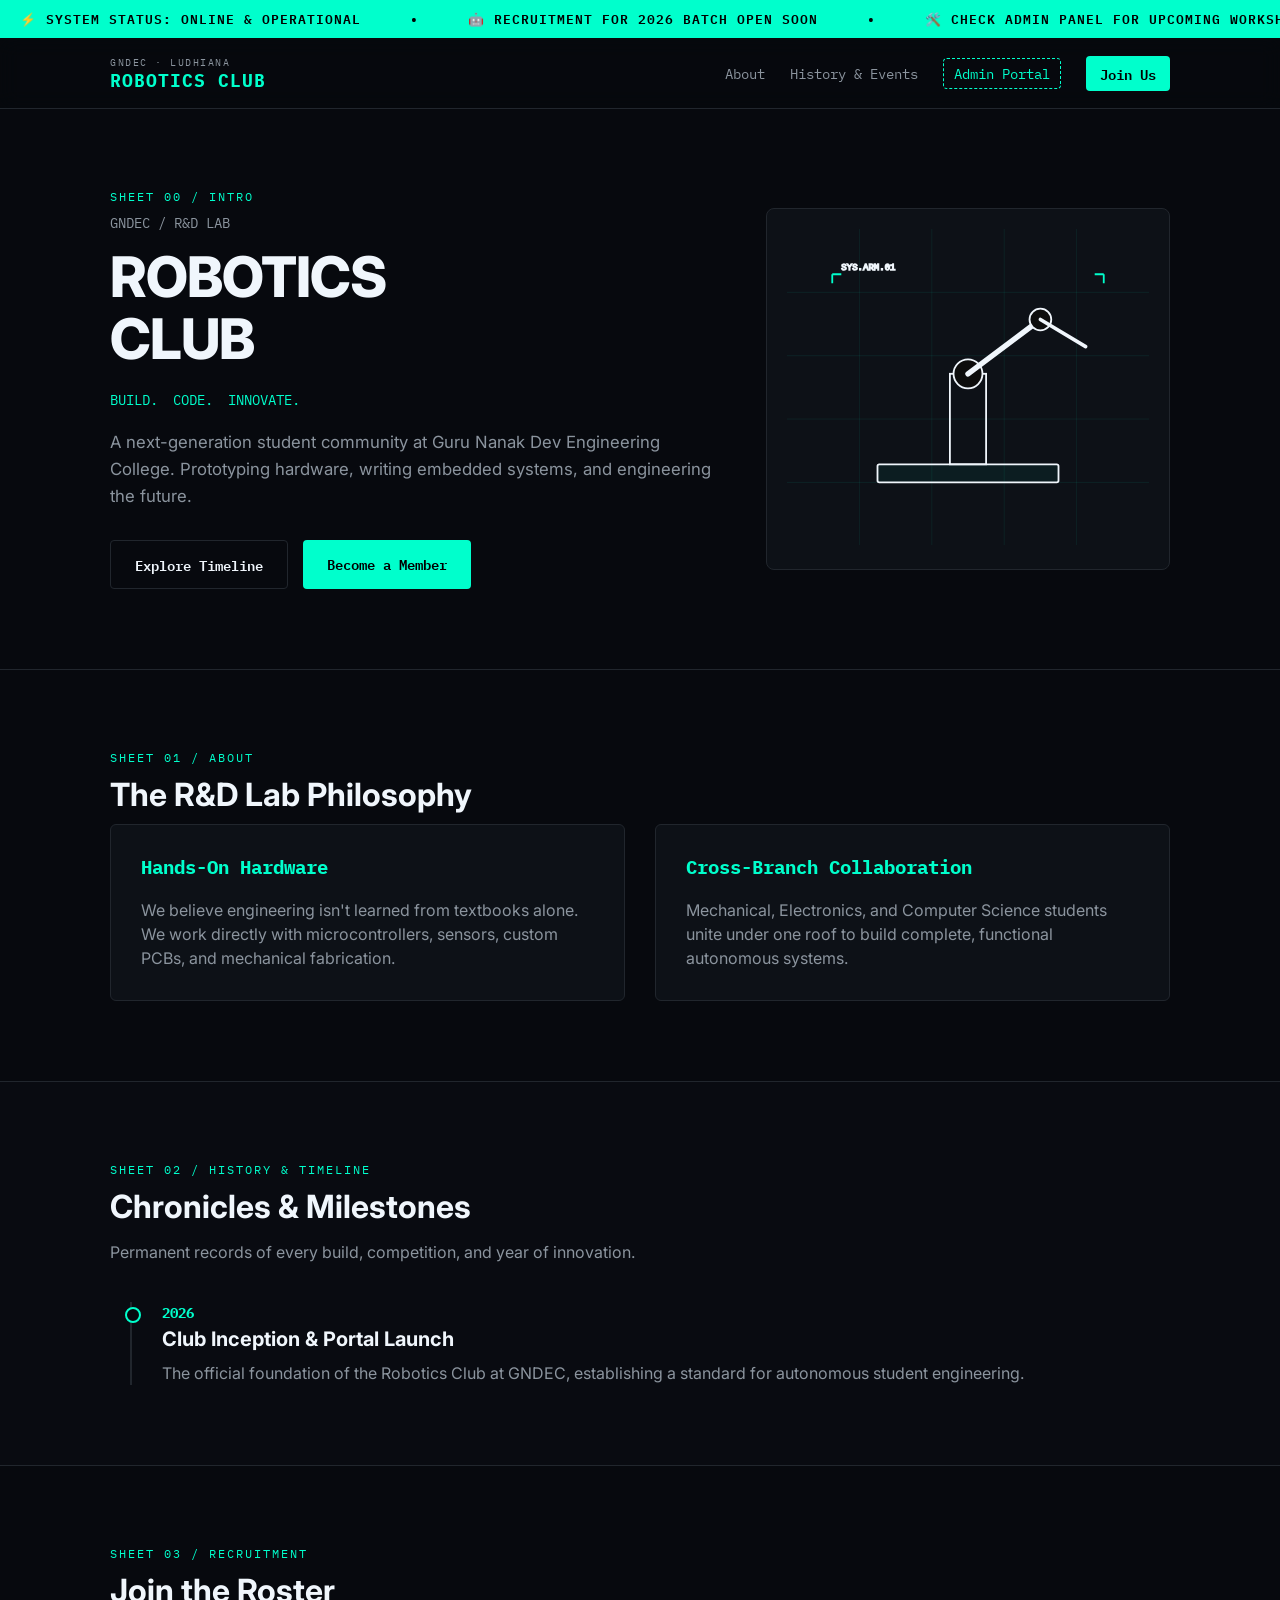
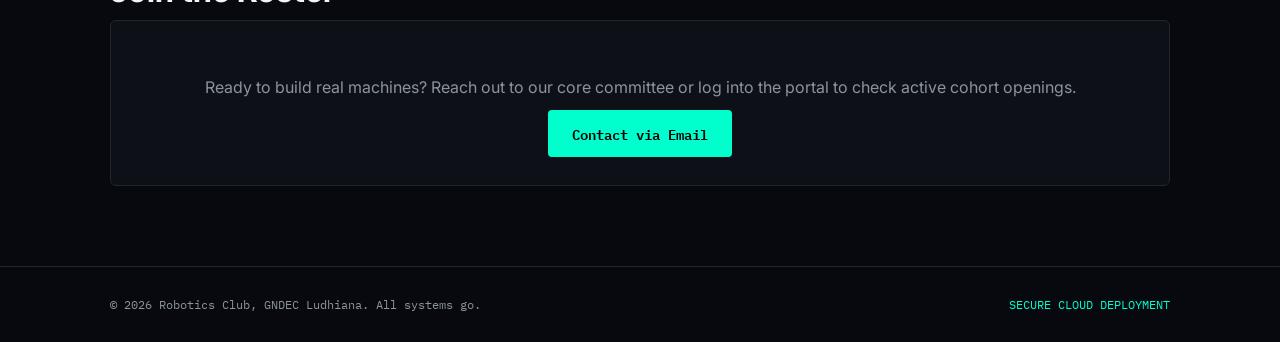
==== index.html @ 920eab4b "Add files via upload" ====
<!DOCTYPE html>
<html lang="en">
<head>
  <meta charset="UTF-8">
  <meta name="viewport" content="width=device-width, initial-scale=1.0">
  <title>Robotics Club — GNDEC Ludhiana</title>
  <meta name="description" content="The Robotics Club of Guru Nanak Dev Engineering College. Build. Code. Innovate.">
  <link rel="preconnect" href="https://fonts.googleapis.com">
  <link rel="preconnect" href="https://fonts.gstatic.com" crossorigin>
  <link href="https://fonts.googleapis.com/css2?family=IBM+Plex+Mono:wght@400;500;600&family=Inter:wght@400;500;600;700&display=swap" rel="stylesheet">
  <link rel="stylesheet" href="style.css">
  <!-- Netlify Identity Widget for Admin Login -->
  <script src="https://identity.netlify.com/v1/netlify-identity-widget.js"></script>
</head>
<body>

  <!-- FEATURE 3: Live Cyberpunk Notice Ticker -->
  <div class="notice-ticker">
    <div class="ticker-track">
      <span>⚡ SYSTEM STATUS: ONLINE &amp; OPERATIONAL</span>
      <span>&bull;</span>
      <span>🤖 RECRUITMENT FOR 2026 BATCH OPEN SOON</span>
      <span>&bull;</span>
      <span>🛠️ CHECK ADMIN PANEL FOR UPCOMING WORKSHOP SCHEDULES</span>
    </div>
  </div>

  <!-- NAVIGATION -->
  <header class="site-nav">
    <div class="wrap nav-inner">
      <a href="#top" class="logo">
        <span class="l1">GNDEC · LUDHIANA</span>
        <span class="l2">ROBOTICS CLUB</span>
      </a>
      <nav class="links">
        <a href="#about">About</a>
        <a href="#history">History &amp; Events</a>
        <a href="#admin-login" onclick="netlifyIdentity.open()" class="admin-link">Admin Portal</a>
        <a href="#join" class="cta-btn">Join Us</a>
      </nav>
    </div>
  </header>

  <main id="top">
    <!-- HERO SECTION -->
    <section class="hero">
      <div class="wrap hero-grid">
        <div class="hero-text">
          <span class="sheet-tag">SHEET 00 / INTRO</span>
          <div class="club-mark">GNDEC / R&amp;D LAB</div>
          <h1>ROBOTICS<br>CLUB</h1>
          <div class="hero-motto">
            <span>BUILD.</span><span>CODE.</span><span>INNOVATE.</span>
          </div>
          <p class="lede">A next-generation student community at Guru Nanak Dev Engineering College. Prototyping hardware, writing embedded systems, and engineering the future.</p>
          <div class="btn-row">
            <a href="#history" class="btn btn-outline">Explore Timeline</a>
            <a href="#join" class="btn btn-solid">Become a Member</a>
          </div>
        </div>

        <!-- FEATURE 4: Interactive Robotic Schematic / Blueprint Wireframe -->
        <div class="hero-art">
          <div class="blueprint-frame">
            <svg viewBox="0 0 400 350" fill="none" stroke="currentColor" stroke-width="1.5">
              <!-- Grid background lines -->
              <path d="M0 70h400M0 140h400M0 210h400M0 280h400M80 0v350M160 0v350M240 0v350M320 0v350" stroke="rgba(0,255,204,0.08)" stroke-width="1"/>
              <!-- Robotic Arm Graphic -->
              <rect x="100" y="260" width="200" height="20" rx="2" fill="rgba(0,255,204,0.05)" stroke-width="2"/>
              <rect x="180" y="160" width="40" height="100" stroke-width="2"/>
              <circle cx="200" cy="160" r="16" fill="#0d0d0d" stroke-width="2"/>
              <line x1="200" y1="160" x2="280" y2="100" stroke-width="6" stroke-linecap="round"/>
              <circle cx="280" cy="100" r="12" fill="#0d0d0d" stroke-width="2"/>
              <line x1="280" y1="100" x2="330" y2="130" stroke-width="4" stroke-linecap="round"/>
              <!-- Crosshair accents -->
              <path d="M50 50h10M50 50v10M350 50h-10M350 50v10" stroke="#00ffcc" stroke-width="2"/>
              <text x="60" y="45" fill="#00ffcc" font-family="monospace" font-size="10">SYS.ARM.01</text>
            </svg>
          </div>
        </div>
      </div>
    </section>

    <!-- ABOUT SECTION -->
    <section id="about" class="section">
      <div class="wrap">
        <div class="section-head">
          <span class="sheet-tag">SHEET 01 / ABOUT</span>
          <h2>The R&amp;D Lab Philosophy</h2>
        </div>
        <div class="about-grid">
          <div class="about-card">
            <h3>Hands-On Hardware</h3>
            <p>We believe engineering isn't learned from textbooks alone. We work directly with microcontrollers, sensors, custom PCBs, and mechanical fabrication.</p>
          </div>
          <div class="about-card">
            <h3>Cross-Branch Collaboration</h3>
            <p>Mechanical, Electronics, and Computer Science students unite under one roof to build complete, functional autonomous systems.</p>
          </div>
        </div>
      </div>
    </section>

    <!-- FEATURE 2: Interactive Multi-Year History & Events Timeline -->
    <section id="history" class="section alt-bg">
      <div class="wrap">
        <div class="section-head">
          <span class="sheet-tag">SHEET 02 / HISTORY &amp; TIMELINE</span>
          <h2>Chronicles &amp; Milestones</h2>
          <p class="sub">Permanent records of every build, competition, and year of innovation.</p>
        </div>

        <div class="timeline-container" id="historyContainer">
          <!-- CMS content items dynamically inject here -->
          <div class="timeline-item">
            <span class="t-year">2026</span>
            <div class="t-content">
              <h3>Club Inception &amp; Portal Launch</h3>
              <p>The official foundation of the Robotics Club at GNDEC, establishing a standard for autonomous student engineering.</p>
            </div>
          </div>
        </div>
      </div>
    </section>

    <!-- JOIN SECTION -->
    <section id="join" class="section">
      <div class="wrap">
        <div class="section-head">
          <span class="sheet-tag">SHEET 03 / RECRUITMENT</span>
          <h2>Join the Roster</h2>
        </div>
        <div class="join-box">
          <p>Ready to build real machines? Reach out to our core committee or log into the portal to check active cohort openings.</p>
          <a href="mailto:robotics.club@gndec.ac.in" class="btn btn-solid">Contact via Email</a>
        </div>
      </div>
    </section>
  </main>

  <footer class="footer">
    <div class="wrap footer-flex">
      <span>© 2026 Robotics Club, GNDEC Ludhiana. All systems go.</span>
      <span class="footer-tag">SECURE CLOUD DEPLOYMENT</span>
    </div>
  </footer>

  <script>
    // Handles redirection back to /admin/ after Netlify Identity authentication login
    if (window.netlifyIdentity) {
      window.netlifyIdentity.on("init", user => {
        if (!user) {
          window.netlifyIdentity.on("login", () => {
            document.location.href = "/admin/";
          });
        }
      });
    }
  </script>
</body>
</html>
---- style.css ----
:root {
  --bg-dark: #07090e;
  --bg-card: #0d1117;
  --neon-cyan: #00ffcc;
  --neon-dim: rgba(0, 255, 204, 0.15);
  --text-main: #f0f6fc;
  --text-muted: #8b949e;
  --border-color: #21262d;
  --font-mono: 'IBM Plex Mono', monospace;
  --font-sans: 'Inter', sans-serif;
}

* {
  box-sizing: border-box;
}

body {
  margin: 0;
  background-color: var(--bg-dark);
  color: var(--text-main);
  font-family: var(--font-sans);
  overflow-x: hidden;
}

/* FEATURE 3: Cyberpunk Notice Ticker */
.notice-ticker {
  background-color: var(--neon-cyan);
  color: #000;
  font-family: var(--font-mono);
  font-size: 0.8rem;
  font-weight: 600;
  padding: 8px 0;
  overflow: hidden;
  white-space: nowrap;
  letter-spacing: 1px;
}

.ticker-track {
  display: inline-block;
  animation: ticker 25s linear infinite;
}

.ticker-track span {
  padding: 0 20px;
}

@keyframes ticker {
  0% { transform: translate3d(0, 0, 0); }
  100% { transform: translate3d(-50%, 0, 0); }
}

/* Navigation */
.site-nav {
  border-bottom: 1px solid var(--border-color);
  background: rgba(7, 9, 14, 0.85);
  backdrop-filter: blur(10px);
  position: sticky;
  top: 0;
  z-index: 1000;
}

.wrap {
  max-width: 1100px;
  margin: 0 auto;
  padding: 0 20px;
}

.nav-inner {
  display: flex;
  justify-content: space-between;
  align-items: center;
  height: 70px;
}

.logo {
  text-decoration: none;
  display: flex;
  flex-direction: column;
}

.logo .l1 {
  font-family: var(--font-mono);
  font-size: 0.65rem;
  color: var(--text-muted);
  letter-spacing: 1.5px;
}

.logo .l2 {
  font-family: var(--font-mono);
  font-size: 1.1rem;
  font-weight: 700;
  color: var(--neon-cyan);
  letter-spacing: 1px;
}

.links {
  display: flex;
  align-items: center;
  gap: 25px;
}

.links a {
  color: var(--text-muted);
  text-decoration: none;
  font-size: 0.9rem;
  font-family: var(--font-mono);
  transition: color 0.2s;
}

.links a:hover {
  color: var(--neon-cyan);
}

.admin-link {
  color: var(--neon-cyan) !important;
  border: 1px dashed var(--neon-cyan);
  padding: 5px 10px;
  border-radius: 4px;
}

.cta-btn {
  background: var(--neon-cyan);
  color: #000 !important;
  padding: 6px 14px;
  font-weight: 600;
  border-radius: 4px;
}

/* Hero Section */
.hero {
  padding: 80px 0;
  border-bottom: 1px solid var(--border-color);
}

.hero-grid {
  display: grid;
  grid-template-columns: 1.2fr 0.8fr;
  gap: 50px;
  align-items: center;
}

.sheet-tag {
  font-family: var(--font-mono);
  font-size: 0.75rem;
  color: var(--neon-cyan);
  letter-spacing: 2px;
  display: block;
  margin-bottom: 10px;
}

.club-mark {
  font-family: var(--font-mono);
  font-size: 0.85rem;
  color: var(--text-muted);
  margin-bottom: 15px;
}

h1 {
  font-size: 3.5rem;
  line-height: 1.1;
  margin: 0 0 20px 0;
  font-weight: 800;
  letter-spacing: -1px;
}

.hero-motto {
  font-family: var(--font-mono);
  color: var(--neon-cyan);
  font-size: 0.9rem;
  margin-bottom: 20px;
  display: flex;
  gap: 15px;
}

.lede {
  color: var(--text-muted);
  font-size: 1.05rem;
  line-height: 1.6;
  margin-bottom: 30px;
}

.btn-row {
  display: flex;
  gap: 15px;
}

.btn {
  padding: 12px 24px;
  font-family: var(--font-mono);
  font-size: 0.85rem;
  text-decoration: none;
  border-radius: 4px;
  font-weight: 600;
  transition: all 0.2s ease;
}

.btn-solid {
  background-color: var(--neon-cyan);
  color: #000;
}

.btn-solid:hover {
  box-shadow: 0 0 15px var(--neon-dim);
}

.btn-outline {
  border: 1px solid var(--border-color);
  color: var(--text-main);
}

.btn-outline:hover {
  border-color: var(--neon-cyan);
  color: var(--neon-cyan);
}

/* FEATURE 4: Blueprint Frame Animation/Styling */
.blueprint-frame {
  background: var(--bg-card);
  border: 1px solid var(--border-color);
  border-radius: 8px;
  padding: 20px;
  position: relative;
  transition: border-color 0.3s ease;
}

.blueprint-frame:hover {
  border-color: var(--neon-cyan);
  box-shadow: 0 0 20px rgba(0, 255, 204, 0.05);
}

/* Sections */
.section {
  padding: 80px 0;
  border-bottom: 1px solid var(--border-color);
}

.alt-bg {
  background-color: rgba(13, 17, 23, 0.4);
}

.section-head h2 {
  font-size: 2rem;
  margin: 0 0 10px 0;
}

.section-head .sub {
  color: var(--text-muted);
  margin-bottom: 40px;
}

/* About Grid */
.about-grid {
  display: grid;
  grid-template-columns: 1fr 1fr;
  gap: 30px;
}

.about-card {
  background: var(--bg-card);
  border: 1px solid var(--border-color);
  padding: 30px;
  border-radius: 6px;
}

.about-card h3 {
  color: var(--neon-cyan);
  font-family: var(--font-mono);
  margin-top: 0;
}

.about-card p {
  color: var(--text-muted);
  margin-bottom: 0;
  line-height: 1.5;
}

/* FEATURE 2: Timeline Style */
.timeline-container {
  border-left: 2px solid var(--border-color);
  margin-left: 20px;
  padding-left: 30px;
  display: flex;
  flex-direction: column;
  gap: 40px;
}

.timeline-item {
  position: relative;
}

.timeline-item::before {
  content: '';
  position: absolute;
  left: -37px;
  top: 5px;
  width: 12px;
  height: 12px;
  background-color: var(--bg-dark);
  border: 2px solid var(--neon-cyan);
  border-radius: 50%;
}

.t-year {
  font-family: var(--font-mono);
  color: var(--neon-cyan);
  font-size: 0.85rem;
  font-weight: bold;
}

.t-content h3 {
  margin: 5px 0 10px 0;
  font-size: 1.25rem;
}

.t-content p {
  color: var(--text-muted);
  line-height: 1.5;
  margin: 0;
}

/* Join Box */
.join-box {
  background: var(--bg-card);
  border: 1px solid var(--border-color);
  padding: 40px;
  border-radius: 6px;
  text-align: center;
}

.join-box p {
  color: var(--text-muted);
  margin-bottom: 25px;
}

/* Footer */
.footer {
  padding: 30px 0;
  font-family: var(--font-mono);
  font-size: 0.75rem;
  color: var(--text-muted);
}

.footer-flex {
  display: flex;
  justify-content: space-between;
}

.footer-tag {
  color: var(--neon-cyan);
}

/* Mobile Responsive */
@media (max-width: 768px) {
  .hero-grid, .about-grid {
    grid-template-columns: 1fr;
  }
  h1 {
    font-size: 2.5rem;
  }
}
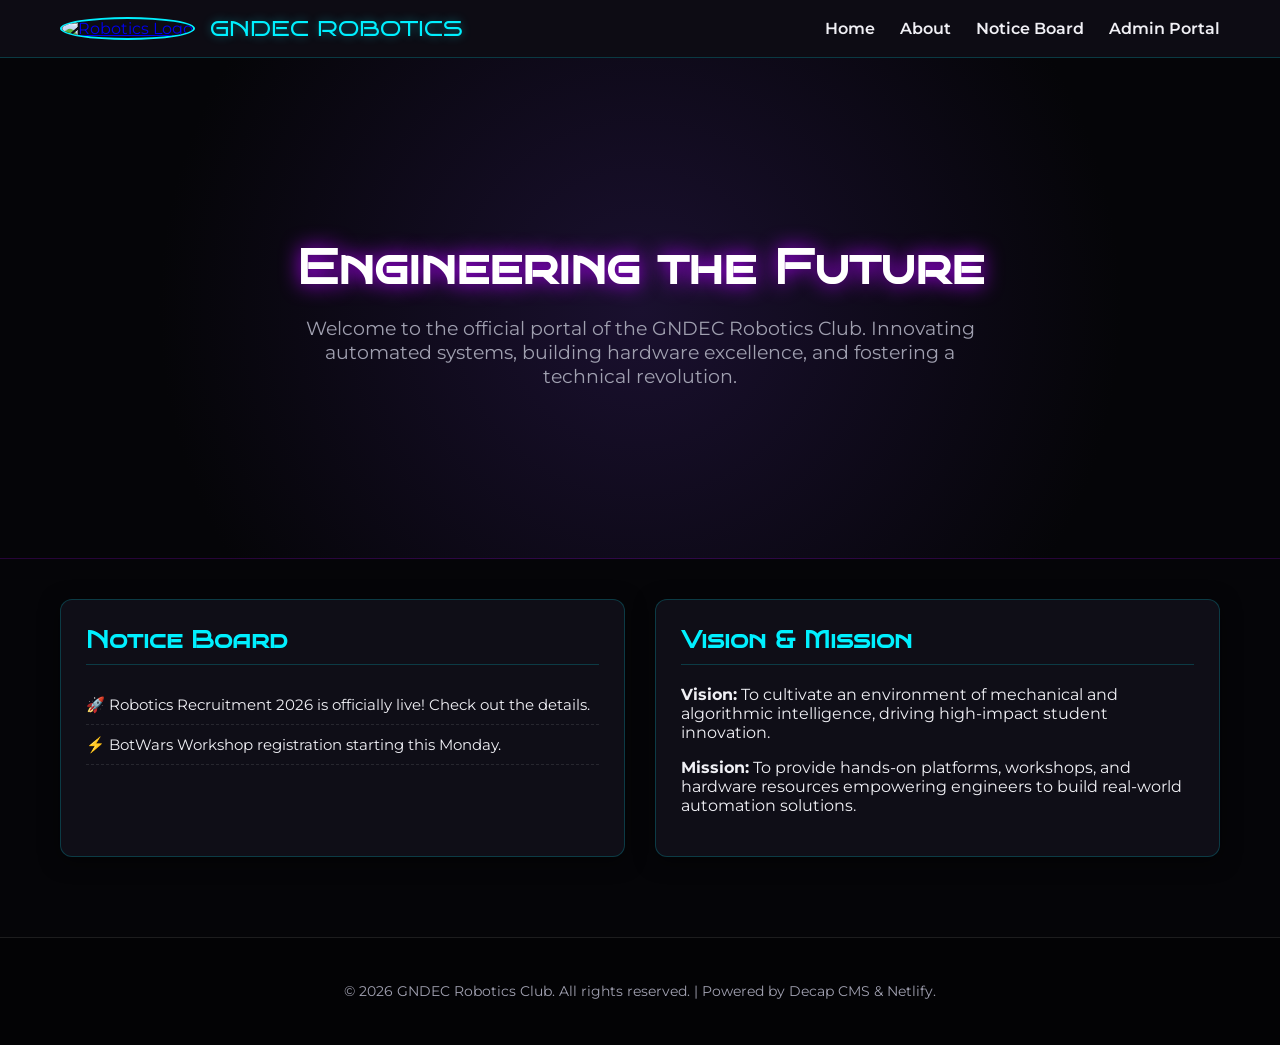
==== commit 3c535dab: "Update index.html" ====
--- a/index.html
+++ b/index.html
@@ -1,161 +1,215 @@
 <!DOCTYPE html>
-<html lang="en">
+<html lang="en" dir="ltr">
 <head>
-  <meta charset="UTF-8">
-  <meta name="viewport" content="width=device-width, initial-scale=1.0">
-  <title>Robotics Club — GNDEC Ludhiana</title>
-  <meta name="description" content="The Robotics Club of Guru Nanak Dev Engineering College. Build. Code. Innovate.">
+  <meta charset="utf-8" />
+  <meta name="viewport" content="width=device-width, initial-scale=1.0" />
+  <title>GNDEC Robotics Club | Cyber Core</title>
   <link rel="preconnect" href="https://fonts.googleapis.com">
-  <link rel="preconnect" href="https://fonts.gstatic.com" crossorigin>
-  <link href="https://fonts.googleapis.com/css2?family=IBM+Plex+Mono:wght@400;500;600&family=Inter:wght@400;500;600;700&display=swap" rel="stylesheet">
-  <link rel="stylesheet" href="style.css">
-  <!-- Netlify Identity Widget for Admin Login -->
-  <script src="https://identity.netlify.com/v1/netlify-identity-widget.js"></script>
+  <link href="https://fonts.googleapis.com/css2?family=Bruno+Ace+SC&family=Montserrat:wght@300;400;700&display=swap" rel="stylesheet">
+  <style>
+    :root {
+      --bg-color: #050508;
+      --panel-bg: #0f0e17;
+      --neon-cyan: #00f0ff;
+      --neon-purple: #b000ff;
+      --text-main: #f0f0f5;
+      --text-muted: #a0a0b0;
+    }
+
+    * { box-sizing: border-box; scroll-behavior: smooth; }
+    body {
+      margin: 0;
+      background-color: var(--bg-color);
+      color: var(--text-main);
+      font-family: 'Montserrat', sans-serif;
+    }
+
+    /* Header & Navigation */
+    header {
+      background: rgba(15, 14, 23, 0.9);
+      border-bottom: 1px solid rgba(0, 240, 255, 0.2);
+      position: sticky;
+      top: 0;
+      z-index: 1000;
+      backdrop-filter: blur(10px);
+    }
+    .header-container {
+      max-width: 1200px;
+      margin: 0 auto;
+      display: flex;
+      justify-content: space-between;
+      align-items: center;
+      padding: 15px 20px;
+    }
+    .site-brand {
+      display: flex;
+      align-items: center;
+      gap: 15px;
+    }
+    .site-logo img {
+      width: 50px;
+      height: 50px;
+      border-radius: 50%;
+      border: 2px solid var(--neon-cyan);
+      object-fit: cover;
+    }
+    .site-title {
+      font-family: 'Bruno Ace SC', cursive;
+      font-size: 1.4rem;
+      color: var(--neon-cyan);
+      text-shadow: 0 0 10px rgba(0, 240, 255, 0.4);
+    }
+    .menu {
+      list-style: none;
+      display: flex;
+      gap: 25px;
+      margin: 0;
+      padding: 0;
+    }
+    .menu a {
+      color: var(--text-main);
+      text-decoration: none;
+      font-weight: 600;
+      transition: color 0.3s;
+    }
+    .menu a:hover {
+      color: var(--neon-cyan);
+      text-shadow: 0 0 8px var(--neon-cyan);
+    }
+
+    /* Hero Section */
+    .hero {
+      padding: 100px 20px;
+      text-align: center;
+      background: radial-gradient(circle at center, #1a102f 0%, var(--bg-color) 70%);
+      border-bottom: 1px solid rgba(176, 0, 255, 0.2);
+    }
+    .hero h1 {
+      font-family: 'Bruno Ace SC', cursive;
+      font-size: 3rem;
+      color: #fff;
+      margin-bottom: 20px;
+      text-shadow: 0 0 20px var(--neon-purple);
+    }
+    .hero p {
+      font-size: 1.2rem;
+      color: var(--text-muted);
+      max-width: 700px;
+      margin: 0 auto 30px auto;
+    }
+
+    /* Container layout */
+    .container {
+      max-width: 1200px;
+      margin: 0 auto;
+      padding: 40px 20px;
+    }
+
+    /* Notice Board & Sections */
+    .grid-section {
+      display: grid;
+      grid-template-columns: 1fr 1fr;
+      gap: 30px;
+      margin-bottom: 40px;
+    }
+    @media(max-width: 768px) {
+      .grid-section { grid-template-columns: 1fr; }
+    }
+    .card-panel {
+      background: var(--panel-bg);
+      border: 1px solid rgba(0, 240, 255, 0.2);
+      border-radius: 12px;
+      padding: 25px;
+      box-shadow: 0 4px 20px rgba(0,0,0,0.5);
+    }
+    .card-panel h2 {
+      font-family: 'Bruno Ace SC', cursive;
+      color: var(--neon-cyan);
+      margin-top: 0;
+      font-size: 1.5rem;
+      border-bottom: 1px solid rgba(0, 240, 255, 0.2);
+      padding-bottom: 10px;
+    }
+
+    /* Notice Board List */
+    .notice-list {
+      list-style: none;
+      padding: 0;
+      max-height: 280px;
+      overflow-y: auto;
+    }
+    .notice-list li {
+      padding: 10px 0;
+      border-bottom: 1px dashed rgba(255,255,255,0.1);
+      font-size: 0.95rem;
+    }
+    .notice-list li a {
+      color: var(--neon-cyan);
+      text-decoration: underline;
+    }
+
+    /* Footer */
+    footer {
+      background: #030305;
+      border-top: 1px solid rgba(255,255,255,0.1);
+      text-align: center;
+      padding: 30px 20px;
+      color: var(--text-muted);
+      font-size: 0.9rem;
+    }
+  </style>
 </head>
 <body>
 
-  <!-- FEATURE 3: Live Cyberpunk Notice Ticker -->
-  <div class="notice-ticker">
-    <div class="ticker-track">
-      <span>⚡ SYSTEM STATUS: ONLINE &amp; OPERATIONAL</span>
-      <span>&bull;</span>
-      <span>🤖 RECRUITMENT FOR 2026 BATCH OPEN SOON</span>
-      <span>&bull;</span>
-      <span>🛠️ CHECK ADMIN PANEL FOR UPCOMING WORKSHOP SCHEDULES</span>
-    </div>
-  </div>
-
-  <!-- NAVIGATION -->
-  <header class="site-nav">
-    <div class="wrap nav-inner">
-      <a href="#top" class="logo">
-        <span class="l1">GNDEC · LUDHIANA</span>
-        <span class="l2">ROBOTICS CLUB</span>
-      </a>
-      <nav class="links">
-        <a href="#about">About</a>
-        <a href="#history">History &amp; Events</a>
-        <a href="#admin-login" onclick="netlifyIdentity.open()" class="admin-link">Admin Portal</a>
-        <a href="#join" class="cta-btn">Join Us</a>
+  <header>
+    <div class="header-container">
+      <div class="site-brand">
+        <div class="site-logo">
+          <a href="/"><img src="https://via.placeholder.com/150" alt="Robotics Logo" id="brand-logo" /></a>
+        </div>
+        <div class="site-title">GNDEC ROBOTICS</div>
+      </div>
+      <nav>
+        <ul class="menu">
+          <li><a href="/">Home</a></li>
+          <li><a href="#about">About</a></li>
+          <li><a href="#notices">Notice Board</a></li>
+          <li><a href="/admin">Admin Portal</a></li>
+        </ul>
       </nav>
     </div>
   </header>
 
-  <main id="top">
-    <!-- HERO SECTION -->
-    <section class="hero">
-      <div class="wrap hero-grid">
-        <div class="hero-text">
-          <span class="sheet-tag">SHEET 00 / INTRO</span>
-          <div class="club-mark">GNDEC / R&amp;D LAB</div>
-          <h1>ROBOTICS<br>CLUB</h1>
-          <div class="hero-motto">
-            <span>BUILD.</span><span>CODE.</span><span>INNOVATE.</span>
-          </div>
-          <p class="lede">A next-generation student community at Guru Nanak Dev Engineering College. Prototyping hardware, writing embedded systems, and engineering the future.</p>
-          <div class="btn-row">
-            <a href="#history" class="btn btn-outline">Explore Timeline</a>
-            <a href="#join" class="btn btn-solid">Become a Member</a>
-          </div>
-        </div>
-
-        <!-- FEATURE 4: Interactive Robotic Schematic / Blueprint Wireframe -->
-        <div class="hero-art">
-          <div class="blueprint-frame">
-            <svg viewBox="0 0 400 350" fill="none" stroke="currentColor" stroke-width="1.5">
-              <!-- Grid background lines -->
-              <path d="M0 70h400M0 140h400M0 210h400M0 280h400M80 0v350M160 0v350M240 0v350M320 0v350" stroke="rgba(0,255,204,0.08)" stroke-width="1"/>
-              <!-- Robotic Arm Graphic -->
-              <rect x="100" y="260" width="200" height="20" rx="2" fill="rgba(0,255,204,0.05)" stroke-width="2"/>
-              <rect x="180" y="160" width="40" height="100" stroke-width="2"/>
-              <circle cx="200" cy="160" r="16" fill="#0d0d0d" stroke-width="2"/>
-              <line x1="200" y1="160" x2="280" y2="100" stroke-width="6" stroke-linecap="round"/>
-              <circle cx="280" cy="100" r="12" fill="#0d0d0d" stroke-width="2"/>
-              <line x1="280" y1="100" x2="330" y2="130" stroke-width="4" stroke-linecap="round"/>
-              <!-- Crosshair accents -->
-              <path d="M50 50h10M50 50v10M350 50h-10M350 50v10" stroke="#00ffcc" stroke-width="2"/>
-              <text x="60" y="45" fill="#00ffcc" font-family="monospace" font-size="10">SYS.ARM.01</text>
-            </svg>
-          </div>
-        </div>
+  <section class="hero">
+    <div class="container">
+      <h1 id="hero-title">Engineering the Future</h1>
+      <p id="hero-subtitle">Welcome to the official portal of the GNDEC Robotics Club. Innovating automated systems, building hardware excellence, and fostering a technical revolution.</p>
+    </div>
+  </section>
+
+  <div class="container">
+    <div class="grid-section">
+      <!-- Notice Board -->
+      <div class="card-panel" id="notices">
+        <h2>Notice Board</h2>
+        <ul class="notice-list">
+          <li>🚀 Robotics Recruitment 2026 is officially live! Check out the details.</li>
+          <li>⚡ BotWars Workshop registration starting this Monday.</li>
+        </ul>
       </div>
-    </section>
-
-    <!-- ABOUT SECTION -->
-    <section id="about" class="section">
-      <div class="wrap">
-        <div class="section-head">
-          <span class="sheet-tag">SHEET 01 / ABOUT</span>
-          <h2>The R&amp;D Lab Philosophy</h2>
-        </div>
-        <div class="about-grid">
-          <div class="about-card">
-            <h3>Hands-On Hardware</h3>
-            <p>We believe engineering isn't learned from textbooks alone. We work directly with microcontrollers, sensors, custom PCBs, and mechanical fabrication.</p>
-          </div>
-          <div class="about-card">
-            <h3>Cross-Branch Collaboration</h3>
-            <p>Mechanical, Electronics, and Computer Science students unite under one roof to build complete, functional autonomous systems.</p>
-          </div>
-        </div>
+
+      <!-- Vision & Mission -->
+      <div class="card-panel">
+        <h2>Vision & Mission</h2>
+        <p><strong>Vision:</strong> To cultivate an environment of mechanical and algorithmic intelligence, driving high-impact student innovation.</p>
+        <p><strong>Mission:</strong> To provide hands-on platforms, workshops, and hardware resources empowering engineers to build real-world automation solutions.</p>
       </div>
-    </section>
-
-    <!-- FEATURE 2: Interactive Multi-Year History & Events Timeline -->
-    <section id="history" class="section alt-bg">
-      <div class="wrap">
-        <div class="section-head">
-          <span class="sheet-tag">SHEET 02 / HISTORY &amp; TIMELINE</span>
-          <h2>Chronicles &amp; Milestones</h2>
-          <p class="sub">Permanent records of every build, competition, and year of innovation.</p>
-        </div>
-
-        <div class="timeline-container" id="historyContainer">
-          <!-- CMS content items dynamically inject here -->
-          <div class="timeline-item">
-            <span class="t-year">2026</span>
-            <div class="t-content">
-              <h3>Club Inception &amp; Portal Launch</h3>
-              <p>The official foundation of the Robotics Club at GNDEC, establishing a standard for autonomous student engineering.</p>
-            </div>
-          </div>
-        </div>
-      </div>
-    </section>
-
-    <!-- JOIN SECTION -->
-    <section id="join" class="section">
-      <div class="wrap">
-        <div class="section-head">
-          <span class="sheet-tag">SHEET 03 / RECRUITMENT</span>
-          <h2>Join the Roster</h2>
-        </div>
-        <div class="join-box">
-          <p>Ready to build real machines? Reach out to our core committee or log into the portal to check active cohort openings.</p>
-          <a href="mailto:robotics.club@gndec.ac.in" class="btn btn-solid">Contact via Email</a>
-        </div>
-      </div>
-    </section>
-  </main>
-
-  <footer class="footer">
-    <div class="wrap footer-flex">
-      <span>© 2026 Robotics Club, GNDEC Ludhiana. All systems go.</span>
-      <span class="footer-tag">SECURE CLOUD DEPLOYMENT</span>
     </div>
+  </div>
+
+  <footer>
+    <p>© 2026 GNDEC Robotics Club. All rights reserved. | Powered by Decap CMS & Netlify.</p>
   </footer>
 
-  <script>
-    // Handles redirection back to /admin/ after Netlify Identity authentication login
-    if (window.netlifyIdentity) {
-      window.netlifyIdentity.on("init", user => {
-        if (!user) {
-          window.netlifyIdentity.on("login", () => {
-            document.location.href = "/admin/";
-          });
-        }
-      });
-    }
-  </script>
 </body>
-</html>+</html>
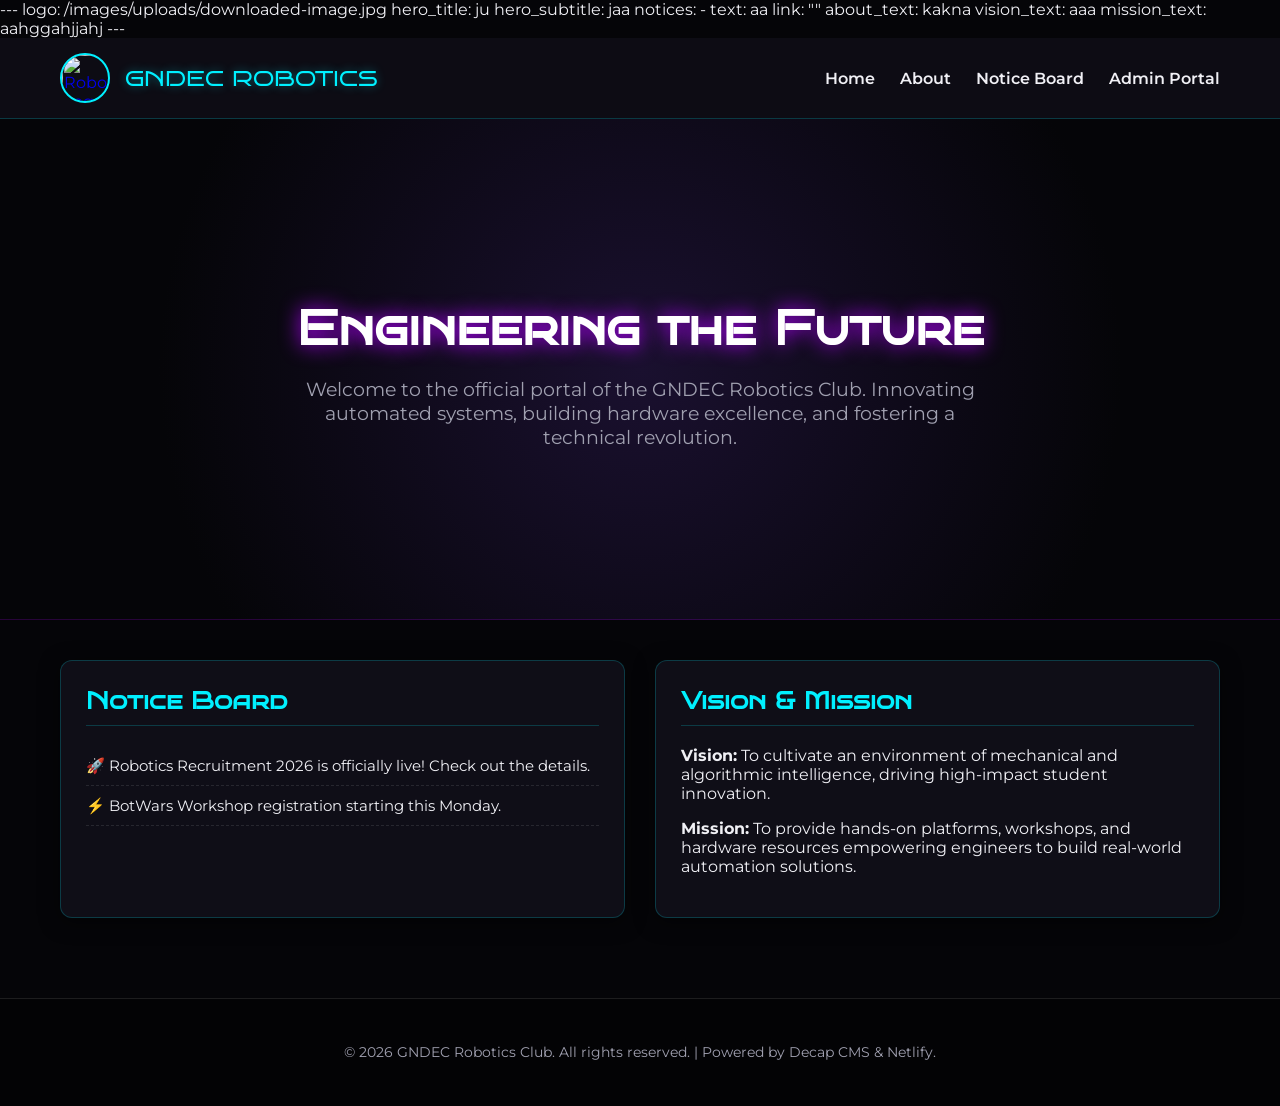
==== commit 5d584d75: "Update Website Content “home”" ====
--- a/index.html
+++ b/index.html
@@ -1,3 +1,14 @@
+---
+logo: /images/uploads/downloaded-image.jpg
+hero_title: ju
+hero_subtitle: jaa
+notices:
+  - text: aa
+    link: ""
+about_text: kakna
+vision_text: aaa
+mission_text: aahggahjjahj
+---
 <!DOCTYPE html>
 <html lang="en" dir="ltr">
 <head>
